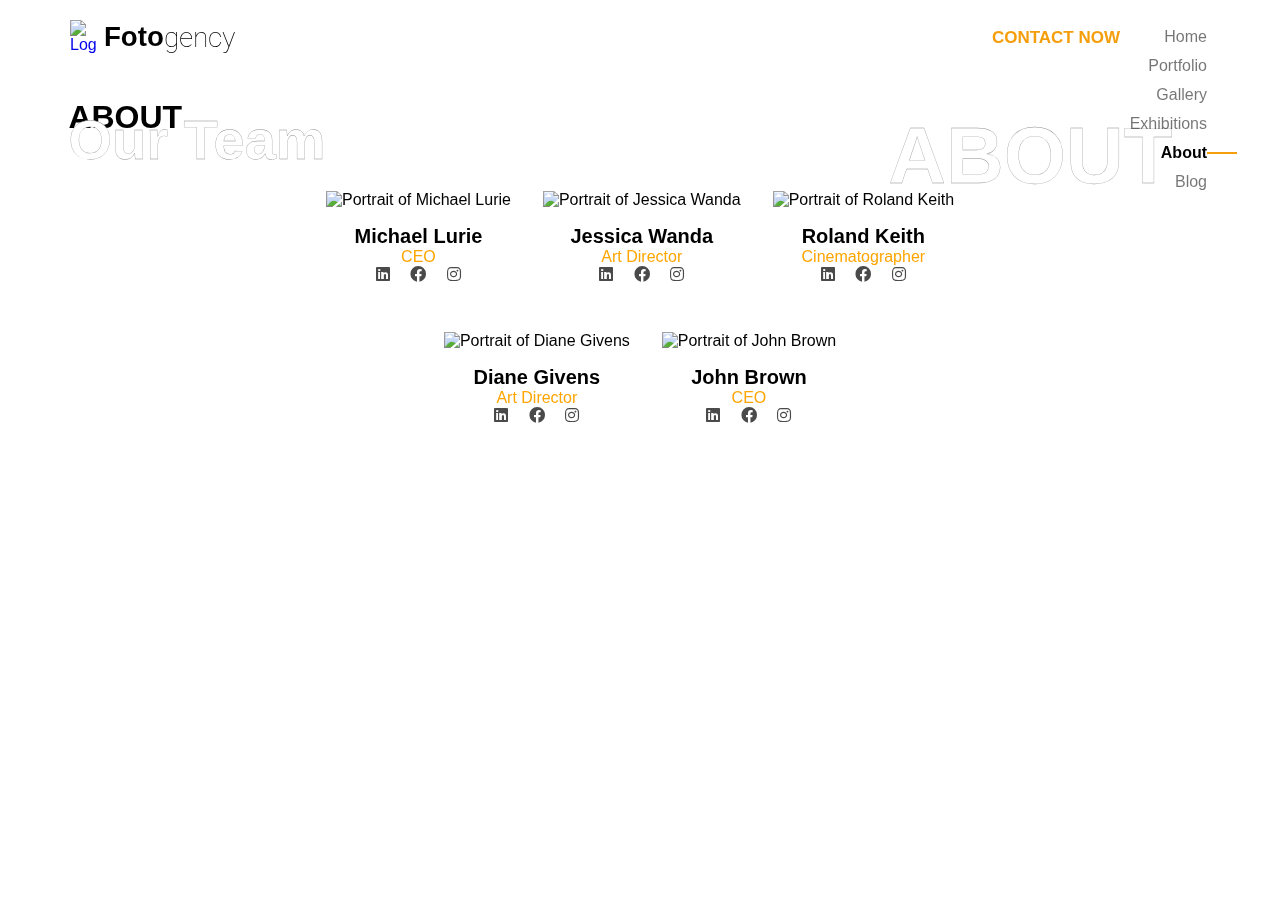
==== about.html @ c775120b "Add files via upload" ====
<!DOCTYPE html>
<html lang="en">
<head>
    <meta charset="UTF-8">
    <meta name="viewport" content="width=device-width, initial-scale=1.0">
    <title>Fotogency - About Our Team</title>
    <link rel="stylesheet" href="https://cdnjs.cloudflare.com/ajax/libs/font-awesome/5.15.3/css/all.min.css">
    <link href="https://fonts.googleapis.com/css2?family=Roboto:wght@400;700&display=swap" rel="stylesheet">
 <style>
    * {
       margin: 0;
      padding: 0;
      box-sizing: border-box;
      font-family: "Poppins", sans-serif;
    }
    body {
    background: #fff;
    }
    .navbar {
    display: flex;
    justify-content: space-between;
    align-items: center;
    padding: 20px 50px;
    background: transparent;
    }
    .container {
    display: flex;
    justify-content: space-between;
    align-items: center;
    width: 100%;
    padding-left: 20px;
    }
    .logo a {
    display: flex;
    align-items: center;
    text-decoration: none;
    
    }
    .logo img {
    max-width: 100%;
    height: auto;
    }
    .foto {
    font-weight: 800;
    color: black;
    font-size: 24px;
    margin-left: 0.5rem;
    font-size: 1.728rem;
    }
    .gency {
    font-weight: 100;
    font-size: 1.728rem;
    color: black;
    font-family: "Open Sans", -apple-system, BlinkMacSystemFont, "Segoe UI", Roboto, "Helvetica Neue", Arial, sans-serif, "Apple Color Emoji", "Segoe UI Emoji", "Segoe UI Symbol";
    }
    .contact-now {
    font-size: 17px;
    font-weight: bolder;
    color: #F59E0B; 
    text-transform: uppercase;
    text-decoration: none;
    position: absolute;
    right: 160px; 
    top: 28px;
    }
    .contact-now:hover{
    text-decoration: underline;
    transition: ease-out;
    }
    .menu ul {
    list-style: none;
    display: flex;
    flex-direction: column;
    gap: 11px;
    position: absolute;
    right: 73px;
    top: 28px;
    text-align: right;
    z-index: 10;
    }
    .menu ul li a {
    text-decoration: none;
    color: rgba(0, 0, 0, 0.54);
    font-size: 16px;
    transition: color 0.3s, font-weight 0.3s; 
    }
   .menu ul li a:hover {
    color: black;
    font-weight: 100;
    }

   .menu ul li a.active {
    position: relative;
    display: inline-block;
    font-weight: bold;
    color: black;
   }

  .menu ul li a.active::after {
    content: "";
    position: absolute;
    left: 101%; 
    top: 50%; 
    width: 30px; 
    height: 2px; 
    background-color: #F59E0B; 
    transform: translateY(-50%); 
    font-weight: bolder;
   }
  .hero {
    position: relative;
    text-align: left;
    margin: 0px 20.4px ;
    padding: 0px 48px;
    top: 25px;
   }

  .portfolio-title {
    font-size: 3.5rem ;
    font-weight: 800;
    color: #8e8e8e;
    z-index: 2;
    text-transform: uppercase;
    line-height: 1;
    position: relative;
    margin-top: 0;
    margin-bottom: 0.5rem;
    font-family: "Open Sans", -apple-system, BlinkMacSystemFont, "Segoe UI", Roboto, "Helvetica Neue", Arial, sans-serif, "Apple Color Emoji", "Segoe UI Emoji", "Segoe UI Symbol";
    
   }
  .outlined-title {
    font-size: 3.5rem;
    font-weight: bold;
    color: white;
    opacity: 1;
    -webkit-text-stroke: 1px #8e8e8e;
    -webkit-text-stroke-width: 0.3px;
    display: block;
    z-index: -1;
    line-height: 1;
    margin-top: -1.5rem;
   }
  .port{
    font-weight: bolder;
    position: absolute;
    top:20%;
    left: 80.5%;
    transform: translate3d(-50%, -50%, 0);
    z-index: -1 ;
    box-sizing: border;
    color: #fff;
    text-transform:uppercase;
    font-size: 80px;
    }
    .team {
    display: flex;
    justify-content: center;
    gap: 2rem;
    margin-top: 3rem;
    }
    .team-member {
            text-align: center;
        }
        .team-member img {
            width: 25rem;
            height: 24rem;
            object-fit: cover;
        }
        .team-member h3 {
            font-size: 1.25rem;
            font-weight: bold;
            margin-top: 1rem;
        }
        .team-member p {
            color: #FFA500;
        }
        .social-icons a {
            margin: 0 0.5rem;
            color: #4A4A4A;
        }
        .social-icons a:hover {
            color: #FFA500;
        }
        .grid {
            display: grid;
            gap: 20px;
        }
        .grid-cols-1 {
            grid-template-columns: 1fr;
        }
        .md\\:grid-cols-3 {
            grid-template-columns: repeat(3, 1fr);
        }
        .md\\:grid-cols-2 {
            grid-template-columns: repeat(2, 1fr);
        }
        .text-center {
            text-align: center ;
        }
</style>
</head>

<nav class="navbar">
    <div class="container">
        <div class="logo">
            <a href="/">
                <img width="26px" height="27px"
                    src="https://photography-portfolio07.netlify.app/assets/img/icons/logo-icon.png" alt="Logo">
                <span class="foto">Foto</span><span class="gency">gency</span>
            </a>
        </div>
        <a class="contact-now" href="/blog#contact">CONTACT NOW</a>
        <div class="position-absolute absolute-centered z-index--1">
            <h1 class="outlined-title port">ABOUT</h1>
        </div>
        <div class="menu">
            <ul>
                <li><a href="/index.html">Home</a></li>
                <li><a href="/portfolio.html" >Portfolio</a></li>
                <li><a href="/gallery.html">Gallery</a></li>
                <li><a href="/exhibitions.html">Exhibitions</a></li>
                <li><a href="/about.html" class="active">About</a></li>
                <li><a href="/blog.html">Blog</a></li>
            </ul>
        </div>
    </div>
</nav>
<div>
    <header class="hero">
        <h1 class="About-title">ABOUT</h1>
        <h1 class="outlined-title">Our Team</h1>
    </header>
</div> 
<div class="team">
    <div class="team-member">
        <img src="https://storage.googleapis.com/a1aa/image/R57WiPW89u6wuDigEIcG9UyQJIjQwrSVV60rjcLI0Ns.jpg" alt="Portrait of Michael Lurie">
        <h3>Michael Lurie</h3>
        <p>CEO</p>
        <div class="social-icons">
            <a href="#"><i class="fab fa-linkedin"></i></a>
            <a href="#"><i class="fab fa-facebook"></i></a>
            <a href="#"><i class="fab fa-instagram"></i></a>
        </div>
    </div>
    <div class="team-member">
        <img src="https://storage.googleapis.com/a1aa/image/kfjQlpWF94HSL1sPDq3AH1Dn9_yR_uRVLtOUOvVKKWI.jpg" alt="Portrait of Jessica Wanda">
        <h3>Jessica Wanda</h3>
        <p>Art Director</p>
        <div class="social-icons">
            <a href="#"><i class="fab fa-linkedin"></i></a>
            <a href="#"><i class="fab fa-facebook"></i></a>
            <a href="#"><i class="fab fa-instagram"></i></a>
        </div>
    </div>
    <div class="team-member">
        <img src="https://storage.googleapis.com/a1aa/image/x9N35TJ413MViFZ9Rc2AujGmSURwEHcNfnft0kh99iM.jpg" alt="Portrait of Roland Keith">
        <h3>Roland Keith</h3>
        <p>Cinematographer</p>
        <div class="social-icons">
            <a href="#"><i class="fab fa-linkedin"></i></a>
            <a href="#"><i class="fab fa-facebook"></i></a>
            <a href="#"><i class="fab fa-instagram"></i></a>
        </div>
    </div>
</div>
<div class="team">
    <div class="team-member">
        <img src="https://storage.googleapis.com/a1aa/image/n1Er7XhNyPfeMETnolnvMlclN6M3eBRWqdxBE9xrhDY.jpg" alt="Portrait of Diane Givens">
        <h3>Diane Givens</h3>
        <p>Art Director</p>
        <div class="social-icons">
            <a href="#"><i class="fab fa-linkedin"></i></a>
            <a href="#"><i class="fab fa-facebook"></i></a>
            <a href="#"><i class="fab fa-instagram"></i></a>
        </div>
    </div>
    
   <div class="team-member">
            <img src="https://storage.googleapis.com/a1aa/image/2GWHhIRuStYH3ge3g4SDrO7VDA_c_UXdKqihNCRYVAY.jpg" alt="Portrait of  John Brown">
            <h3> John Brown</h3>
            <p>CEO</p>
            <div class="social-icons">
                <a href="#"><i class="fab fa-linkedin"></i></a>
                <a href="#"><i class="fab fa-facebook"></i></a>
                <a href="#"><i class="fab fa-instagram"></i></a>
            </div>
    </div>
</div>

</body>
</html>
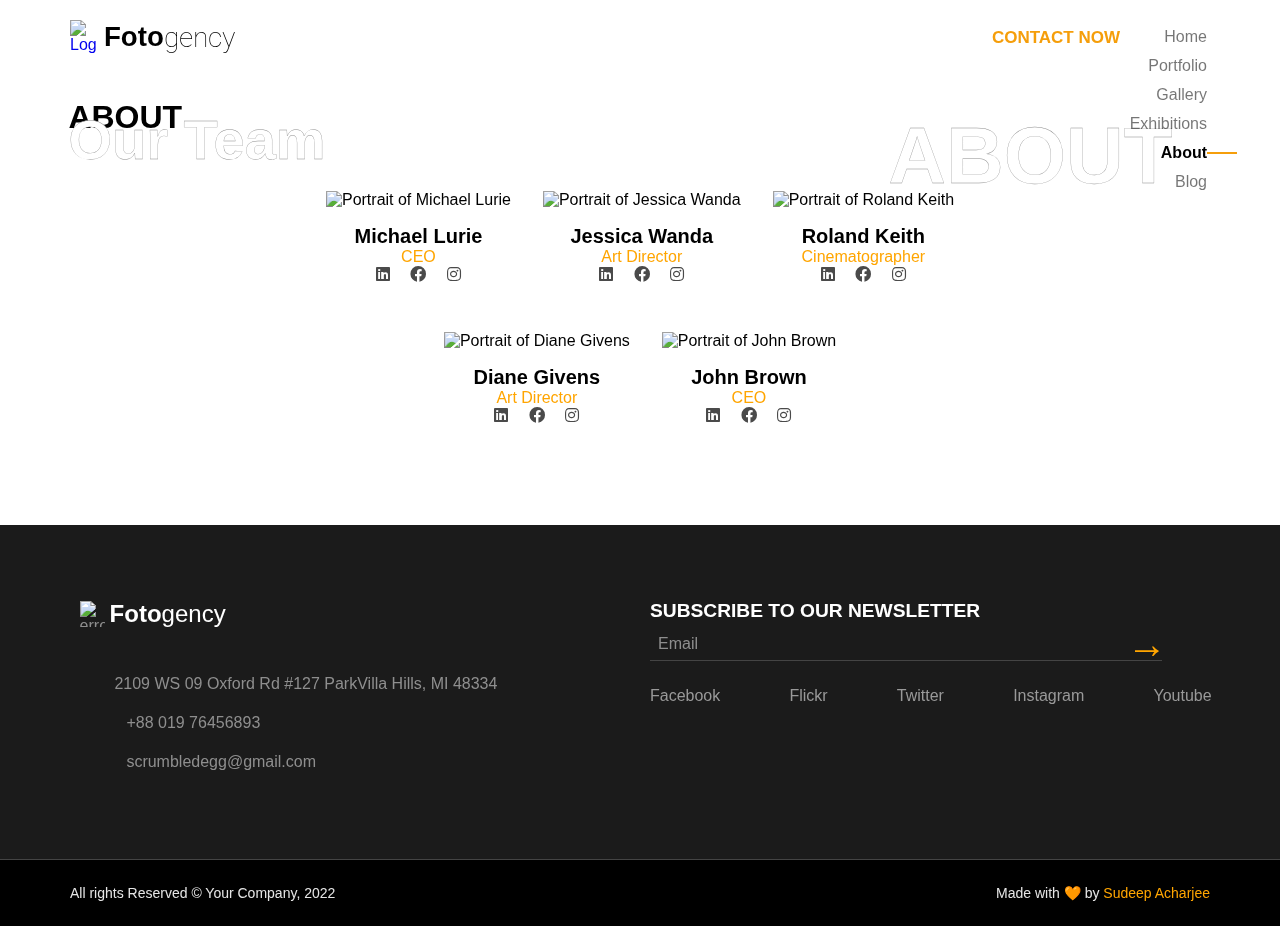
==== commit 2afe1504: "Update about.html" ====
--- a/about.html
+++ b/about.html
@@ -197,6 +197,145 @@
         .text-center {
             text-align: center ;
         }
+     footer {
+            font-family: Open Sans, -apple-system, BlinkMacSystemFont, Segoe UI, Roboto, Helvetica Neue, Arial, sans-serif, Apple Color Emoji, Segoe UI Emoji, Segoe UI Symbol;
+            color: #8E8E8E;
+            margin-top: 100px;
+            padding: 0;
+        }
+
+        .footer1 {
+            background-color: #1b1b1b;
+            color: #5b7075;
+
+        }
+
+        .footer-container {
+            display: flex;
+            justify-content: space-between;
+            gap: 20px;
+            padding: 75px 48px;
+            margin: 0px 20.4px;
+            color: #8E8E8E;
+
+
+        }
+
+        .footer-left,
+        .footer-right {
+            flex: 1;
+            color: #8E8E8E;
+
+        }
+
+        .footer-left {
+            font-size: 1rem;
+        }
+
+        .footer-logo {
+            display: flex;
+            align-items: center;
+            width: 10%;
+            height: auto;
+            margin-bottom: 7%;
+
+        }
+
+        .footer-logo span {
+            color: #fff;
+            font-size: 24px;
+        }
+
+        .contact-info p {
+            margin: 5px 0;
+            display: flex;
+            align-items: center;
+            gap: 30px;
+            padding: 8px 16px;
+        }
+
+        .footer-logo img {
+            width: 25px;
+            height: 26px;
+            margin-right: 5px;
+            margin-left: 20%;
+        }
+
+        .contact-info i {
+            color: #8E8E8E;
+        }
+
+        .footer-right h3 {
+            color: #fff;
+            font-size: 19.2px;
+            margin-bottom: 0px 0px 8px;
+        }
+
+        .newsletter {
+            display: flex;
+            align-items: center;
+            gap: 10px;
+            margin-bottom: 20px;
+        }
+
+        .newsletter input {
+            width: 100%;
+            padding: 8px;
+            border: none;
+            border-bottom: 1px solid #444;
+            background-color: transparent;
+            color: #fff;
+            outline: none;
+        }
+
+        .newsletter input::placeholder {
+            font-size: 16px;
+            color: #8E8E8E;
+        }
+
+
+        .newsletter button {
+            background: none;
+            border: none;
+            color: #ffa500;
+            font-size: 40px;
+            cursor: pointer;
+            position: relative;
+            right: 8%;
+            font-weight: 200;
+        }
+
+        .social-links {
+            display: flex;
+            justify-content: space-between;
+        }
+
+        .social-links a {
+            color: #999;
+            text-decoration: none;
+            font-size: 16px;
+        }
+
+        .social-links a:hover {
+            color: #fff;
+        }
+
+        .bottom-items {
+
+            border-top: 1px solid #444;
+            display: flex;
+            justify-content: space-between;
+            font-size: 14px;
+            background-color: #000;
+            padding: 25px 70px;
+            color: #e5e5e5;
+        }
+
+
+
+        .footer-bottom .highlight {
+            color: #ffa500;
+        }
 </style>
 </head>
 
@@ -286,6 +425,47 @@
             </div>
     </div>
 </div>
-
+<footer>
+        <div class="footer1">
+            <div class="footer-container">
+                <div class="footer-left">
+                    <div class="footer-logo">
+                        <img src="https://photography-portfolio07.netlify.app/assets/img/icons/dark-logo-icon.png"
+                            alt="error">
+                        <span><strong>Foto</strong>gency</span>
+                    </div>
+                    <div class="contact-info">
+                        <p><i class="fa-solid fa-location-dot"></i> 2109 WS 09 Oxford Rd #127 ParkVilla Hills, MI 48334
+                        </p>
+                        <p><i class="fa-solid fa-phone"></i> +88 019 76456893</p>
+                        <p><i class="fa-solid fa-envelope"></i> scrumbledegg@gmail.com</p>
+                    </div>
+                </div>
+                <div class="footer-right">
+                    <h3>SUBSCRIBE TO OUR NEWSLETTER</h3>
+                    <div class="newsletter">
+                        <input type="email" placeholder="Email" />
+                        <button>
+                            <span>&rarr;</span>
+                        </button>
+                    </div>
+                    <div class="social-links">
+                        <a href="#">Facebook</a>
+                        <a href="#">Flickr</a>
+                        <a href="#">Twitter</a>
+                        <a href="#">Instagram</a>
+                        <a href="#">Youtube</a>
+                    </div>
+                </div>
+            </div>
+            <div class="footer-bottom">
+                <div class="bottom-items">
+                    <p>All rights Reserved © Your Company, 2022</p>
+                    <p>Made with 🧡 by <span class="highlight">Sudeep Acharjee</span></p>
+                </div>
+            </div>
+        </div>
+
+    </footer>
 </body>
 </html>
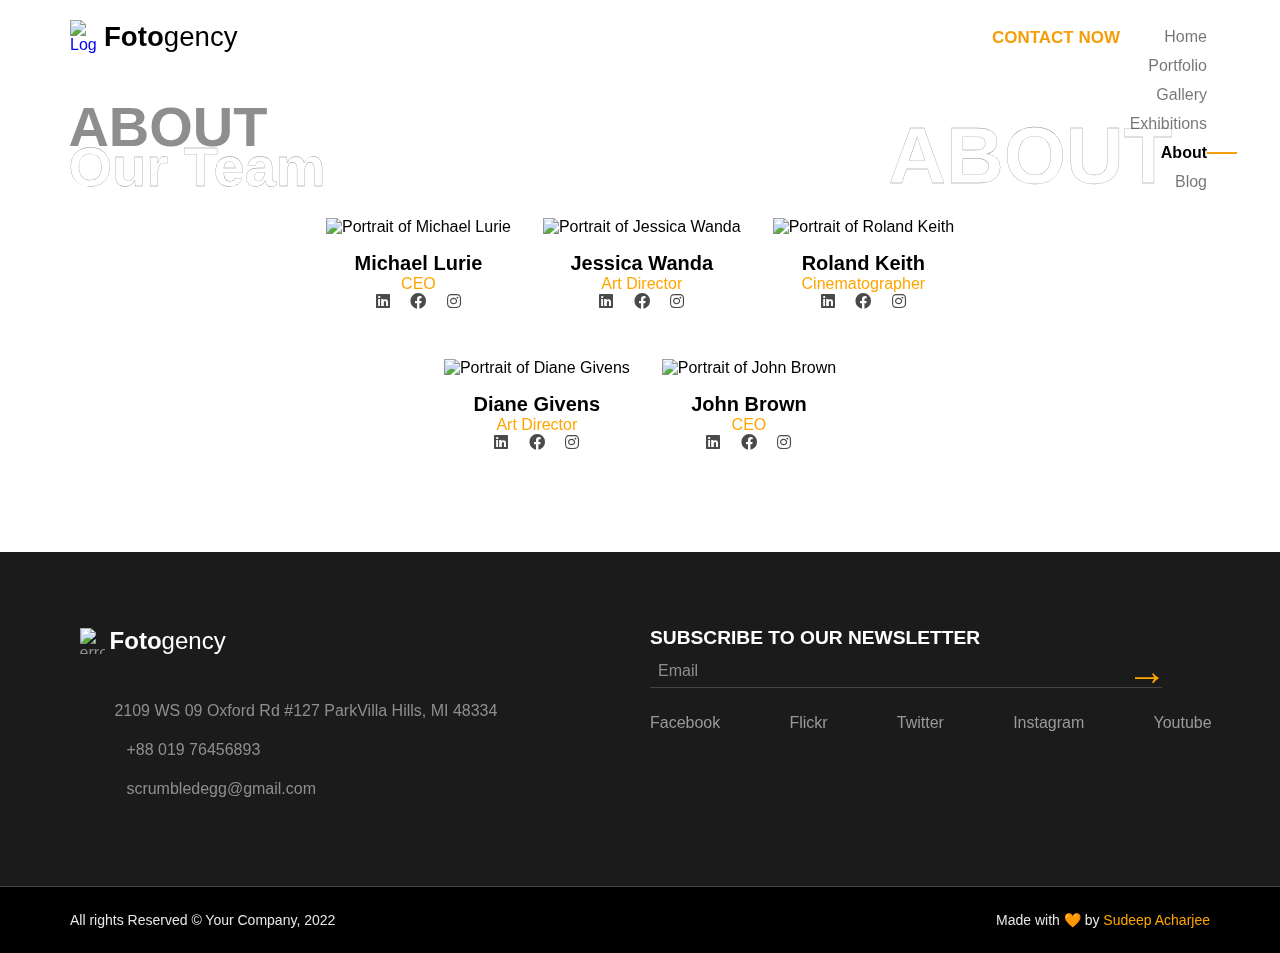
==== commit 4393e965: "changes done" ====
--- a/about.html
+++ b/about.html
@@ -5,7 +5,7 @@
     <meta name="viewport" content="width=device-width, initial-scale=1.0">
     <title>Fotogency - About Our Team</title>
     <link rel="stylesheet" href="https://cdnjs.cloudflare.com/ajax/libs/font-awesome/5.15.3/css/all.min.css">
-    <link href="https://fonts.googleapis.com/css2?family=Roboto:wght@400;700&display=swap" rel="stylesheet">
+    <!-- <link href="https://fonts.googleapis.com/css2?family=Roboto:wght@400;700&display=swap" rel="stylesheet"> -->
  <style>
     * {
        margin: 0;
@@ -115,7 +115,7 @@
     top: 25px;
    }
 
-  .portfolio-title {
+  .About-title {
     font-size: 3.5rem ;
     font-weight: 800;
     color: #8e8e8e;
@@ -354,12 +354,12 @@
         </div>
         <div class="menu">
             <ul>
-                <li><a href="/index.html">Home</a></li>
-                <li><a href="/portfolio.html" >Portfolio</a></li>
-                <li><a href="/gallery.html">Gallery</a></li>
-                <li><a href="/exhibitions.html">Exhibitions</a></li>
-                <li><a href="/about.html" class="active">About</a></li>
-                <li><a href="/blog.html">Blog</a></li>
+                <li><a href="index.html">Home</a></li>
+                <li><a href="portfolio.html" >Portfolio</a></li>
+                <li><a href="gallery.html">Gallery</a></li>
+                <li><a href="exhibitions.html">Exhibitions</a></li>
+                <li><a href="about.html" class="active">About</a></li>
+                <li><a href="blog.html">Blog</a></li>
             </ul>
         </div>
     </div>
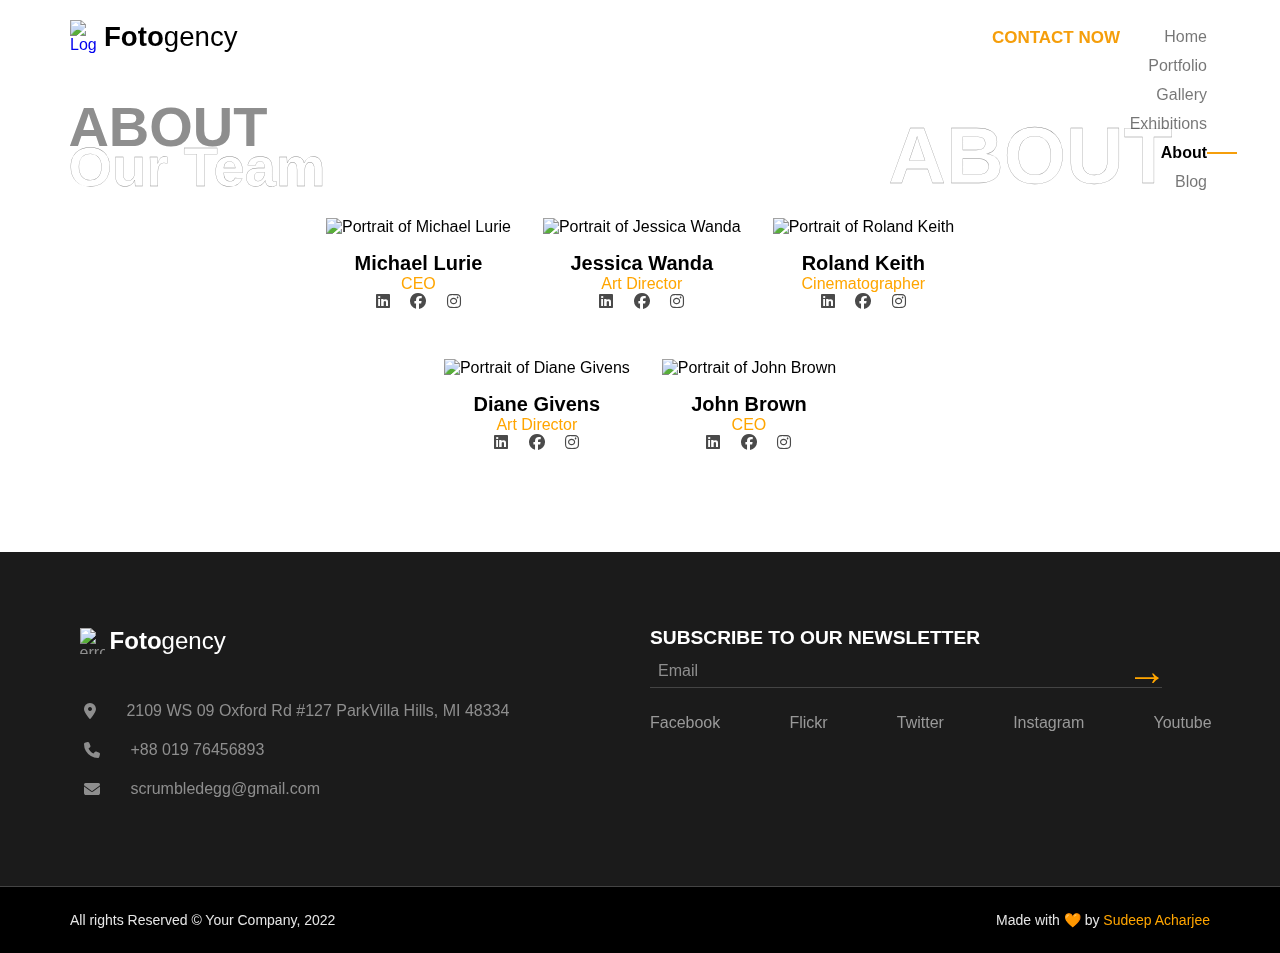
==== commit ad93215f: "fontawesome cdn added" ====
--- a/about.html
+++ b/about.html
@@ -4,7 +4,7 @@
     <meta charset="UTF-8">
     <meta name="viewport" content="width=device-width, initial-scale=1.0">
     <title>Fotogency - About Our Team</title>
-    <link rel="stylesheet" href="https://cdnjs.cloudflare.com/ajax/libs/font-awesome/5.15.3/css/all.min.css">
+    <link href="https://cdnjs.cloudflare.com/ajax/libs/font-awesome/6.7.2/css/all.min.css" rel="stylesheet">
     <!-- <link href="https://fonts.googleapis.com/css2?family=Roboto:wght@400;700&display=swap" rel="stylesheet"> -->
  <style>
     * {
